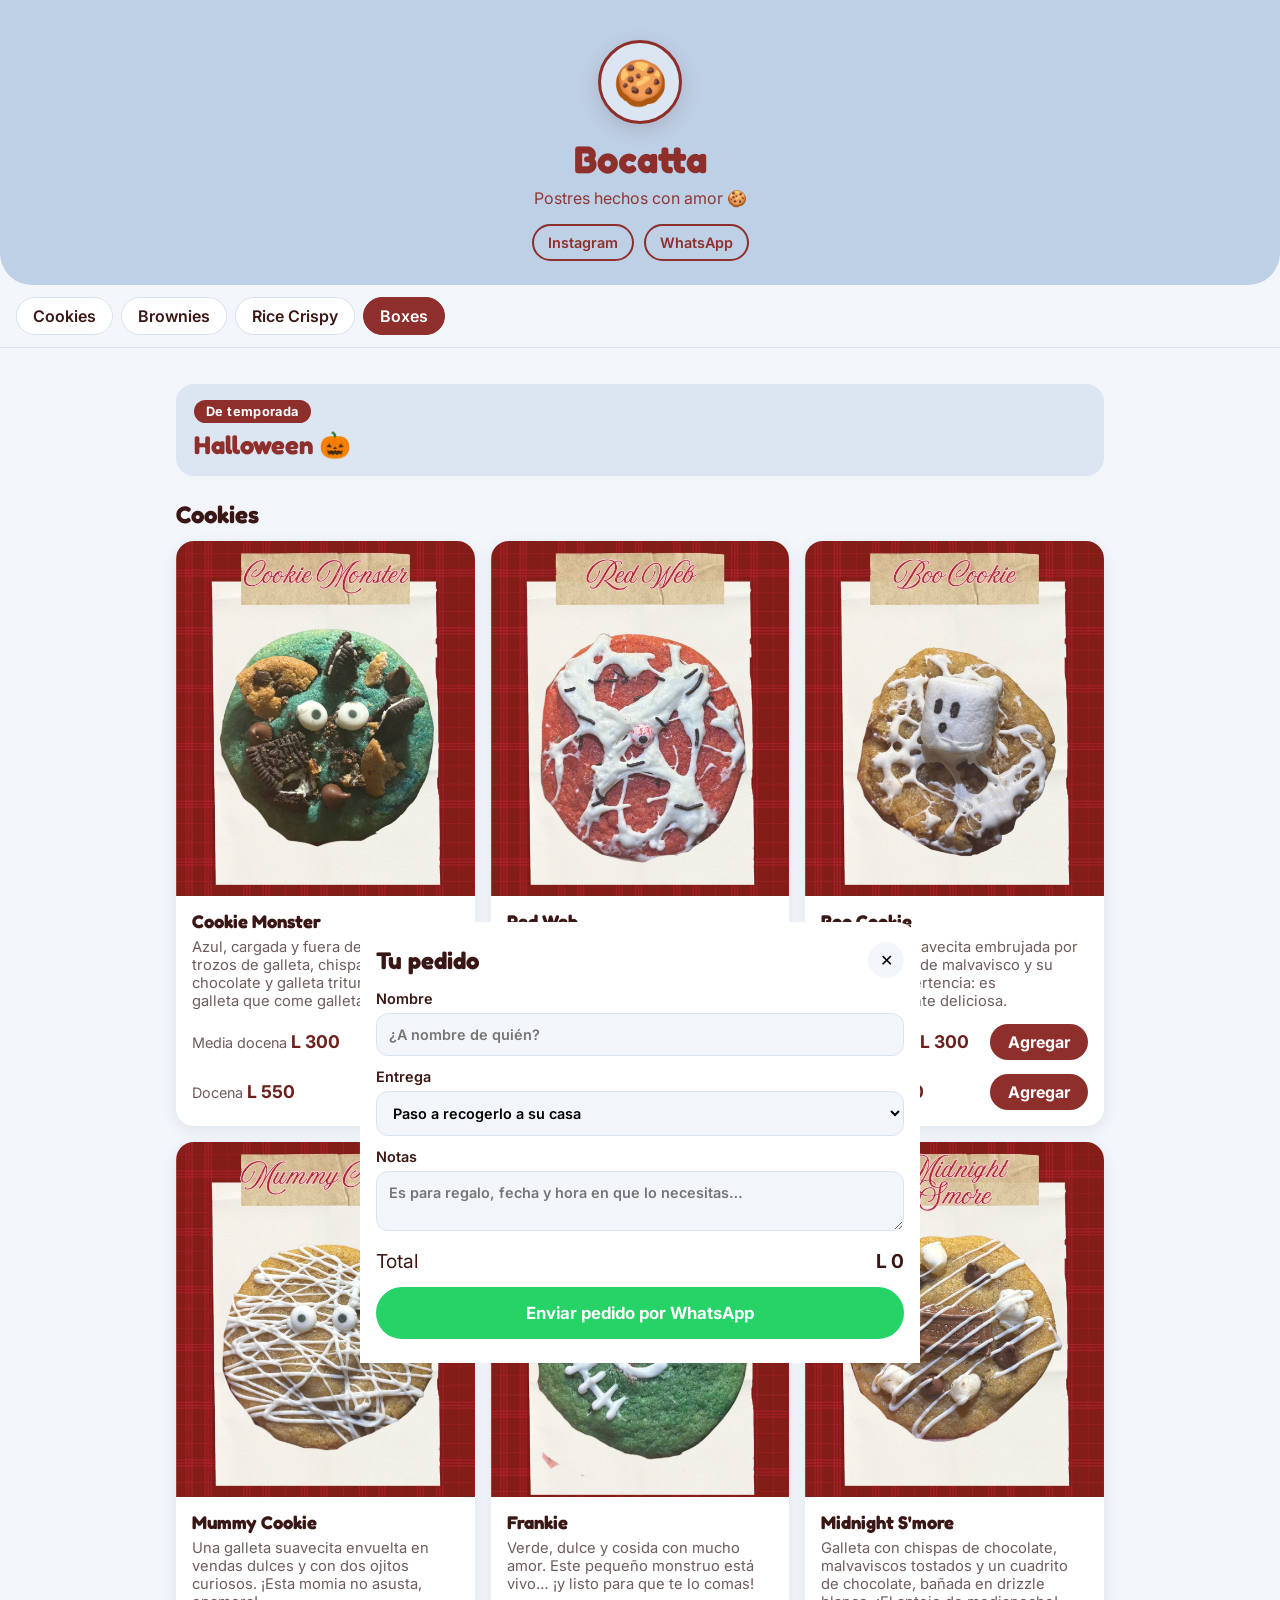
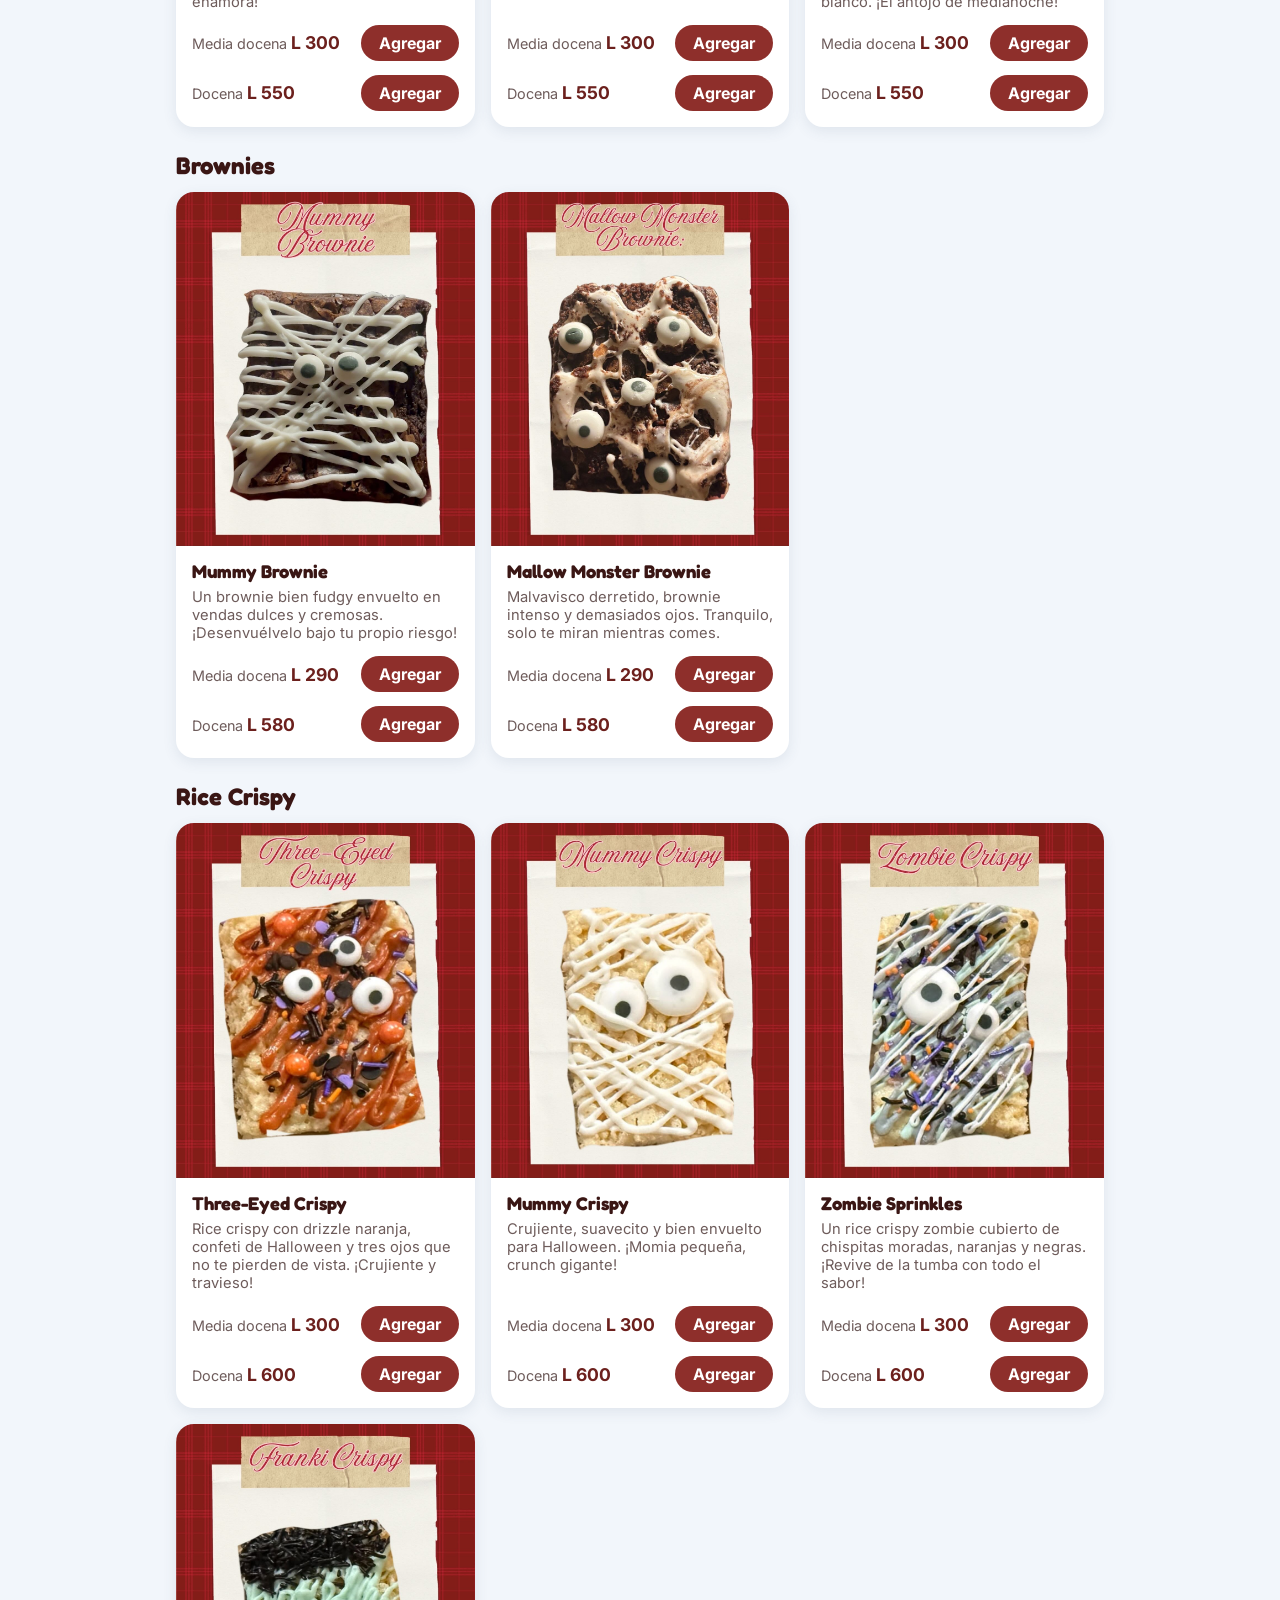
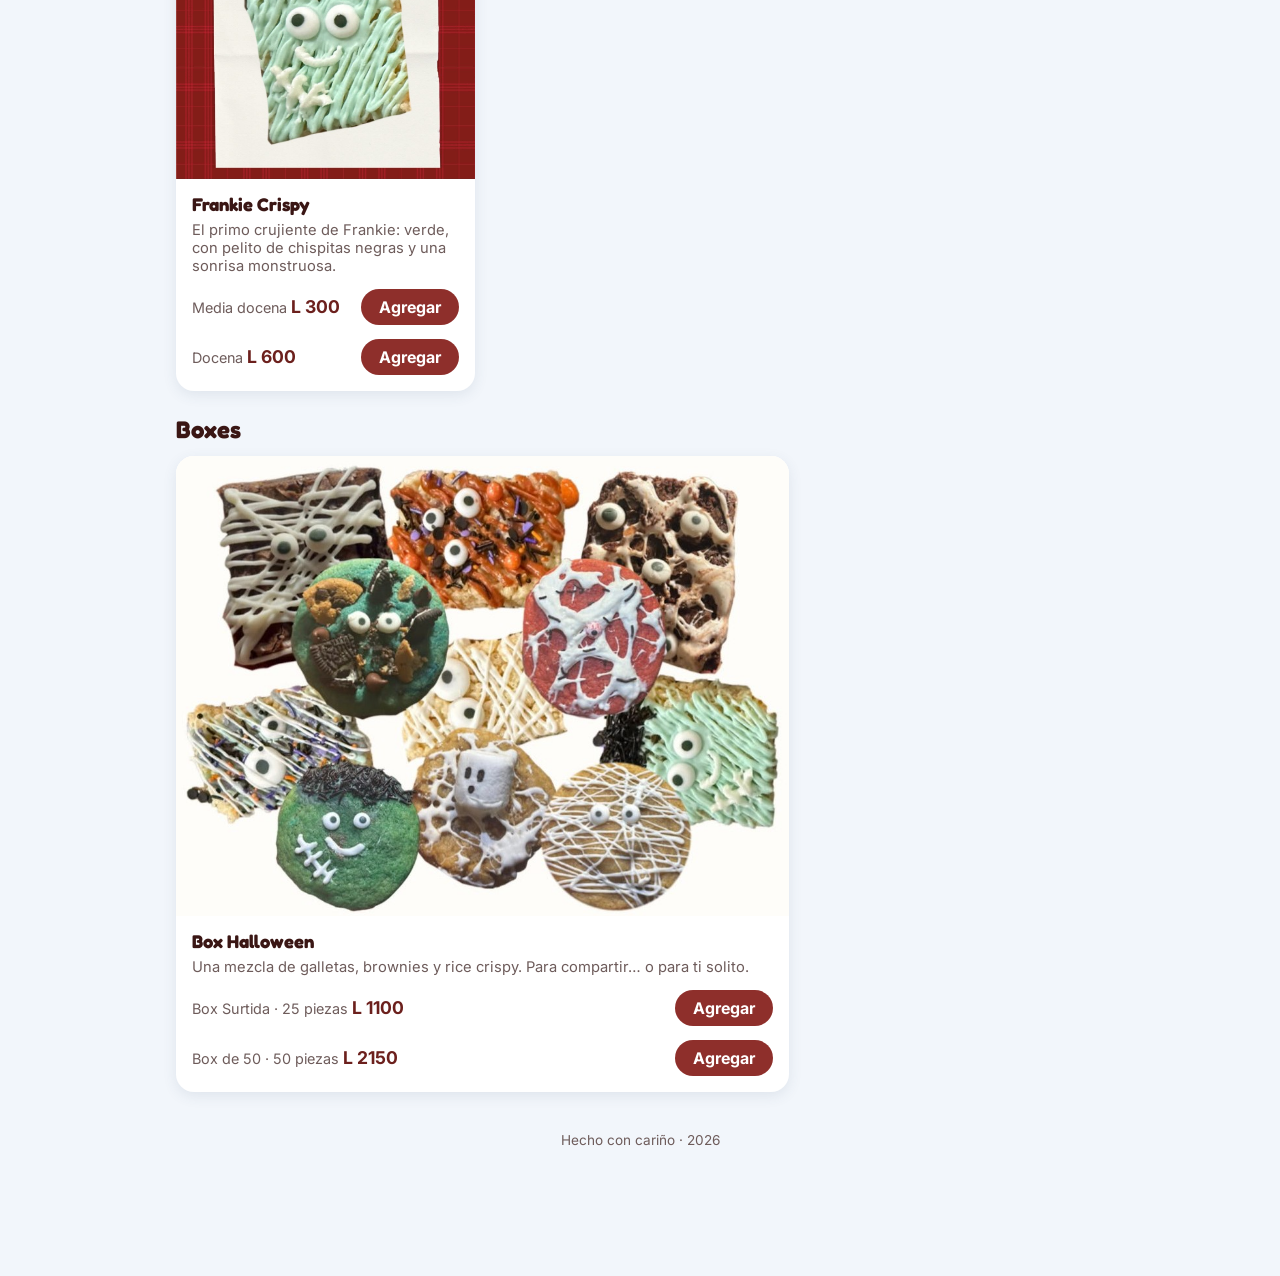
==== Bocata/index.html @ 2543074c "Boxes con la foto real y las dos opciones de cantidad" ====
<!doctype html>
<html lang="es">
<head>
  <meta charset="utf-8">
  <meta name="viewport" content="width=device-width, initial-scale=1">
  <title>Bocatta — Menú y pedidos</title>
  <meta name="description" content="Mira el menú de Bocatta y haz tu pedido directo por WhatsApp.">
  <meta property="og:title" content="Bocatta — Menú y pedidos">
  <meta property="og:description" content="Galletas, brownies y rice crispy. Mira el menú y pide por WhatsApp 🍪">
  <link rel="preconnect" href="https://fonts.googleapis.com">
  <link href="https://fonts.googleapis.com/css2?family=Fredoka:wght@500;700&family=Inter:wght@400;600&display=swap" rel="stylesheet">
  <link rel="stylesheet" href="styles.css?v=7">
</head>
<body>
  <header class="hero">
    <div class="logo">🍪</div>
    <h1 id="nombre">Bocatta</h1>
    <p id="slogan"></p>
    <nav class="redes" id="redes"></nav>
  </header>

  <nav class="tabs" id="tabs"></nav>

  <main id="menu"></main>

  <button class="cart-btn" id="cartBtn" hidden>
    <span>🛒 Ver pedido</span>
    <span><b id="cartCount">0</b> · <b id="cartTotal">L 0</b></span>
  </button>

  <div class="sheet-backdrop" id="backdrop" hidden></div>
  <aside class="sheet" id="sheet" aria-hidden="true">
    <div class="sheet-head">
      <h2>Tu pedido</h2>
      <button class="close" id="closeSheet" aria-label="Cerrar">✕</button>
    </div>
    <ul class="cart-list" id="cartList"></ul>
    <form id="orderForm">
      <label>Nombre<input name="nombre" required placeholder="¿A nombre de quién?"></label>
      <label>Entrega
        <select name="entrega" id="entrega">
          <option value="Paso a recogerlo a su casa">Paso a recogerlo a su casa</option>
          <option value="A domicilio">A domicilio</option>
        </select>
      </label>
      <label id="dirWrap" hidden>Dirección<input name="direccion" placeholder="Colonia, calle, referencia"></label>
      <label>Notas<textarea name="notas" rows="2" placeholder="Es para regalo, fecha y hora en que lo necesitas…"></textarea></label>
      <div class="total-row"><span>Total</span><b id="sheetTotal">L 0</b></div>
      <button type="submit" class="wa-btn">Enviar pedido por WhatsApp</button>
    </form>
  </aside>

  <footer>Hecho con cariño · <span id="year"></span></footer>

  <!-- Sube el número de v= cada vez que cambies estos archivos, para que los celulares no muestren la versión vieja -->
  <script src="menu.js?v=9"></script>
  <script src="app.js?v=7"></script>
</body>
</html>
---- Bocata/styles.css ----
:root {
  /* Paleta del logo: azul cielo suave + vino */
  --bg: #f2f6fb;
  --card: #ffffff;
  --ink: #3a1614;
  --muted: #6e5c5b;
  --brand: #8e2f2b;
  --brand-dark: #6c201d;
  --sky: #bed0e6;
  --sky-soft: #dbe6f2;
  --wa: #25d366;
  --line: #d9e3ef;
  --radius: 18px;
}

* { box-sizing: border-box; }
[hidden] { display: none !important; }
body {
  margin: 0;
  background: var(--bg);
  color: var(--ink);
  font-family: "Inter", system-ui, sans-serif;
  padding-bottom: 96px;
}
h1, h2, h3 { font-family: "Fredoka", sans-serif; margin: 0; }

.hero {
  text-align: center;
  padding: 40px 16px 24px;
  background: var(--sky);
  color: var(--brand);
  border-radius: 0 0 32px 32px;
}
.logo {
  width: 84px; height: 84px; margin: 0 auto 12px;
  display: grid; place-items: center;
  font-size: 44px; background: var(--sky-soft); border-radius: 50%;
  border: 3px solid var(--brand);
  box-shadow: 0 6px 20px rgba(58,22,20,.15);
}
.hero h1 { font-size: 2.4rem; }
.hero p { margin: 6px 0 16px; opacity: .95; }
.redes { display: flex; gap: 10px; justify-content: center; flex-wrap: wrap; }
.redes a {
  color: var(--brand); text-decoration: none; font-weight: 600; font-size: .9rem;
  padding: 8px 14px; border: 2px solid var(--brand); border-radius: 999px;
}
.redes a:hover { background: var(--brand); color: #fff; }

.tabs {
  position: sticky; top: 0; z-index: 5;
  display: flex; gap: 8px; overflow-x: auto;
  padding: 12px 16px; background: var(--bg);
  border-bottom: 1px solid var(--line);
}
.tabs a {
  flex: none; text-decoration: none; color: var(--ink); font-weight: 600;
  padding: 8px 16px; border-radius: 999px; background: var(--card); border: 1px solid var(--line);
}
.tabs a.active { background: var(--brand); color: #fff; border-color: var(--brand); }

main { max-width: 960px; margin: 0 auto; padding: 8px 16px; }
section { scroll-margin-top: 70px; }
section h2 { font-size: 1.5rem; margin: 24px 0 12px; }
.grid { display: grid; grid-template-columns: repeat(auto-fill, minmax(260px, 1fr)); gap: 16px; }

.card {
  background: var(--card); border-radius: var(--radius); overflow: hidden;
  box-shadow: 0 4px 14px rgba(60, 80, 110, .10);
  display: flex; flex-direction: column;
}
.card .foto { position: relative; aspect-ratio: 1080/1283; background: var(--sky-soft); display: grid; place-items: center; font-size: 56px; }
.card img { position: absolute; inset: 0; width: 100%; height: 100%; object-fit: cover; display: block; }
.card .body { padding: 14px 16px 16px; display: flex; flex-direction: column; gap: 6px; flex: 1; }
.card h3 { font-size: 1.15rem; }
.card p { margin: 0; color: var(--muted); font-size: .92rem; flex: 1; }
.card .row { display: flex; align-items: center; justify-content: space-between; margin-top: 8px; }
.precio { font-weight: 700; font-size: 1.1rem; color: var(--brand-dark); }
.opcion { font-size: .9rem; color: var(--muted); }
.card.ancho { grid-column: span 2; }
.card.ancho .foto { aspect-ratio: 4/3; background: #fff; }
@media (max-width: 600px) { .card.ancho { grid-column: auto; } }

.grupo { margin: 28px 0 0; padding: 16px 18px; border-radius: var(--radius); background: var(--sky-soft); }
.grupo h2 { margin: 6px 0 0; font-size: 1.6rem; color: var(--brand); }
.badge {
  display: inline-block; padding: 4px 12px; border-radius: 999px;
  background: var(--brand); color: #fff; font-size: .8rem; font-weight: 700; letter-spacing: .03em;
}

.add, .qty button {
  border: 0; cursor: pointer; font: inherit; font-weight: 700;
  background: var(--brand); color: #fff; border-radius: 999px;
}
.add { padding: 8px 18px; }
.add:hover, .qty button:hover { background: var(--brand-dark); }
.qty { display: flex; align-items: center; gap: 10px; }
.qty button { width: 34px; height: 34px; font-size: 1.1rem; }
.qty b { min-width: 18px; text-align: center; }

.cart-btn {
  position: fixed; left: 16px; right: 16px; bottom: 16px; z-index: 10;
  max-width: 560px; margin: 0 auto;
  display: flex; justify-content: space-between; align-items: center;
  padding: 16px 20px; border: 0; border-radius: 999px; cursor: pointer;
  background: var(--brand); color: #fff; font: inherit; font-weight: 600;
  box-shadow: 0 8px 24px rgba(0,0,0,.25);
}

.sheet-backdrop { position: fixed; inset: 0; background: rgba(0,0,0,.4); z-index: 20; }
.sheet {
  position: fixed; left: 0; right: 0; bottom: 0; z-index: 30;
  max-width: 560px; margin: 0 auto; max-height: 90vh; overflow-y: auto;
  background: var(--card); border-radius: 24px 24px 0 0; padding: 20px 16px 24px;
  transform: translateY(105%); transition: transform .25s ease;
}
.sheet.open { transform: translateY(0); }
.sheet-head { display: flex; justify-content: space-between; align-items: center; }
.close { border: 0; background: var(--bg); width: 36px; height: 36px; border-radius: 50%; cursor: pointer; font-size: 1rem; }

.cart-list { list-style: none; padding: 0; margin: 12px 0; }
.cart-list li { display: flex; justify-content: space-between; align-items: center; gap: 12px; padding: 10px 0; border-bottom: 1px solid var(--line); }
.cart-list .nm { flex: 1; }
.cart-list small { color: var(--muted); display: block; }

form label { display: block; font-weight: 600; font-size: .9rem; margin-top: 12px; }
form input, form select, form textarea {
  display: block; width: 100%; margin-top: 6px; padding: 12px;
  font: inherit; border: 1px solid var(--line); border-radius: 12px; background: var(--bg);
}
.total-row { display: flex; justify-content: space-between; font-size: 1.2rem; margin: 18px 0 14px; }
.wa-btn {
  width: 100%; padding: 16px; border: 0; border-radius: 999px; cursor: pointer;
  background: var(--wa); color: #fff; font: inherit; font-weight: 700; font-size: 1.05rem;
}

footer { text-align: center; color: var(--muted); font-size: .85rem; padding: 32px 16px; }
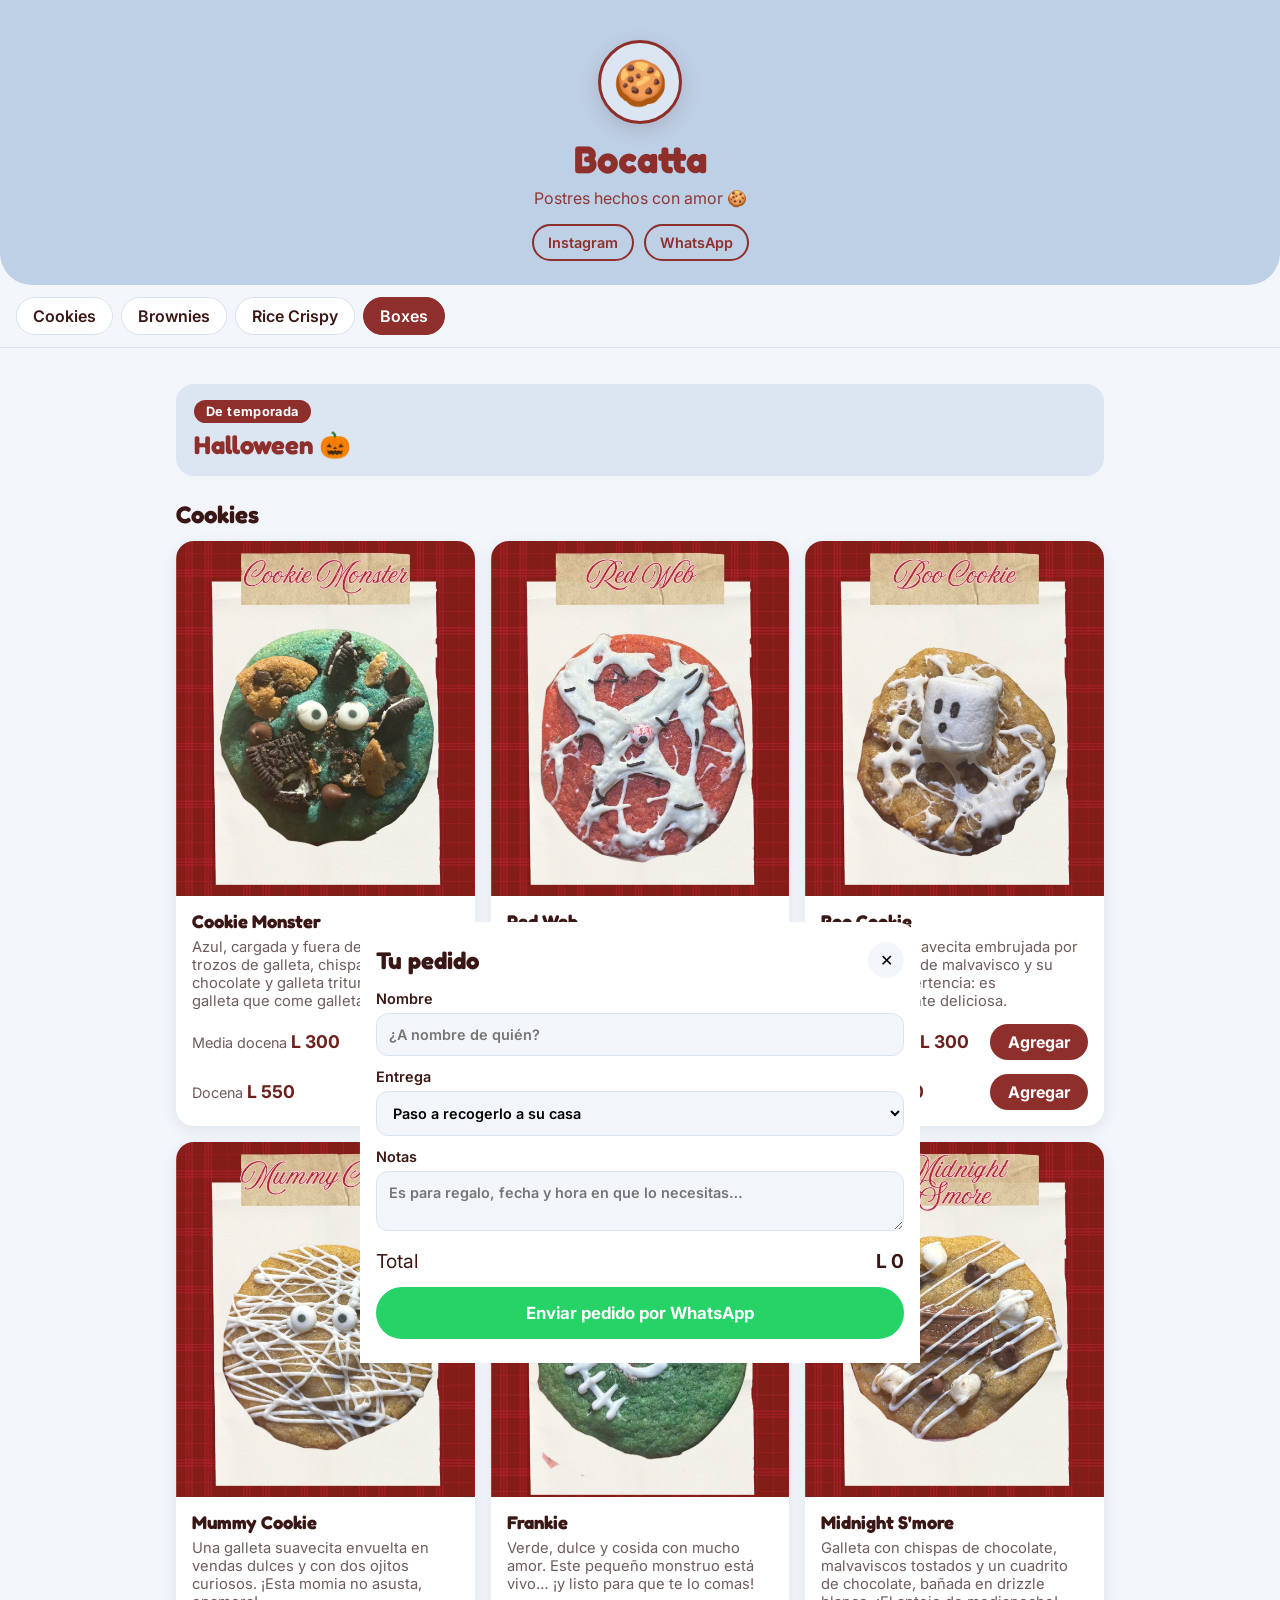
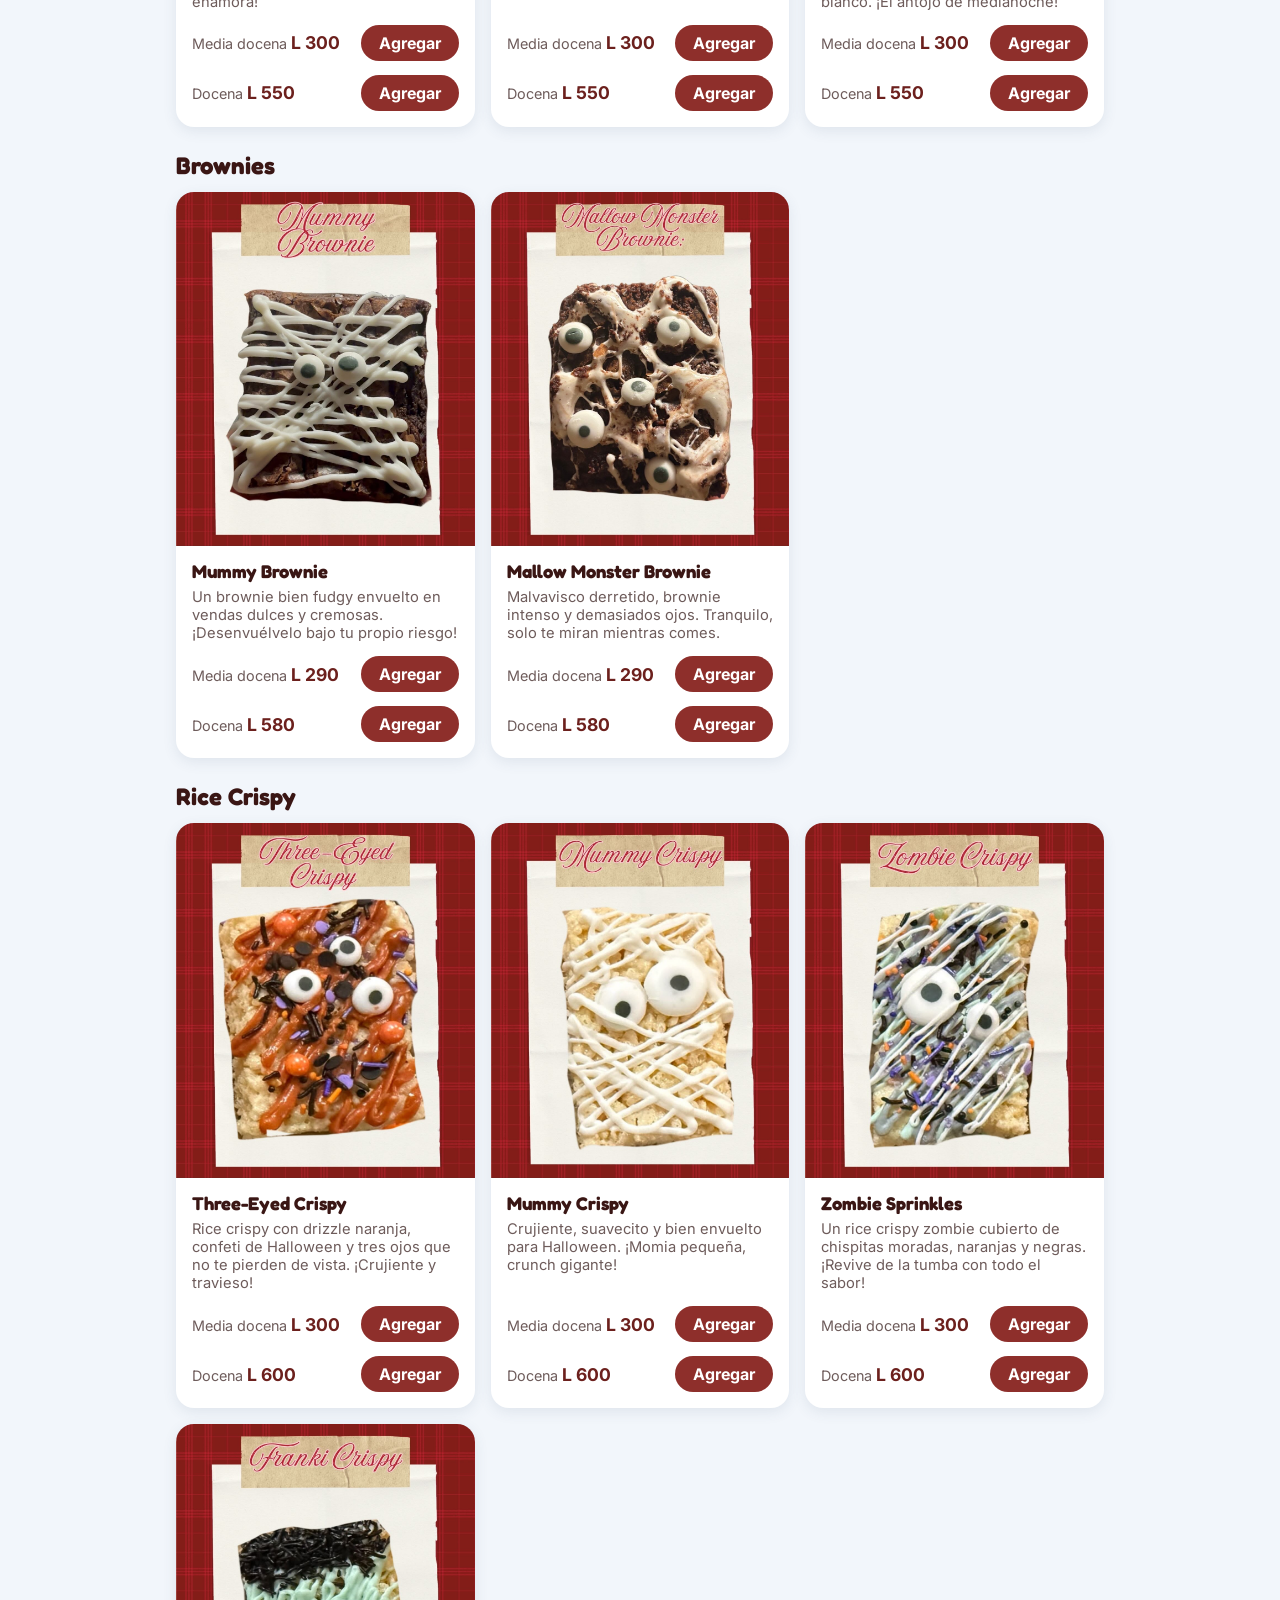
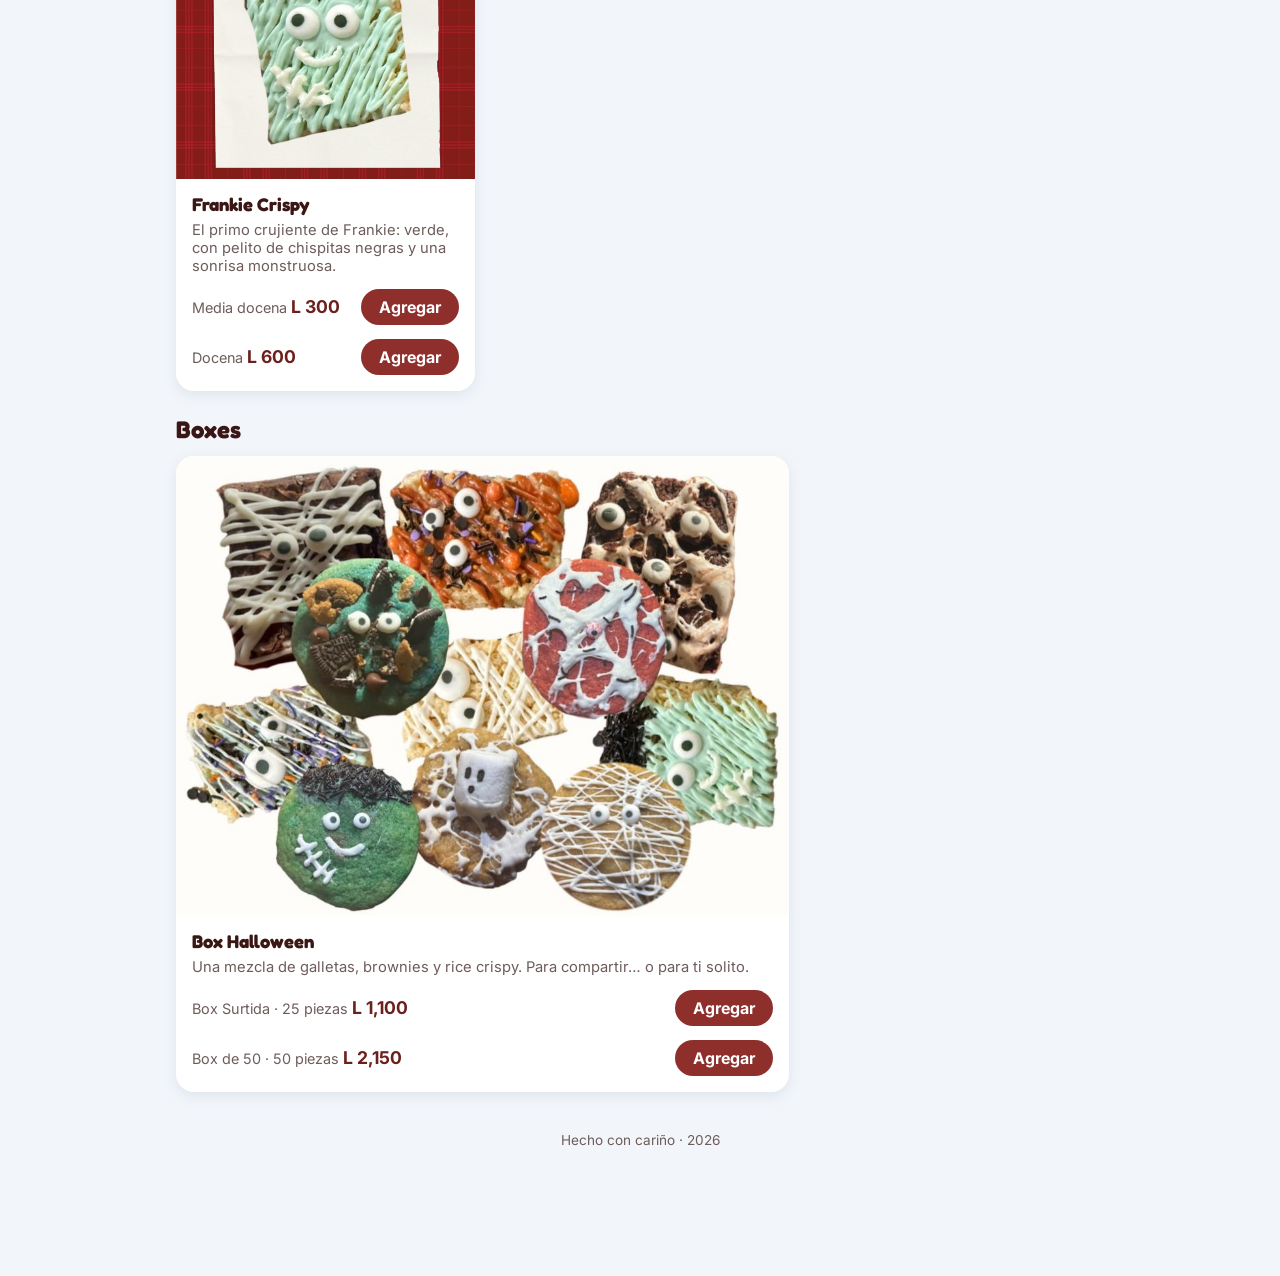
==== commit 6cf3f903: "Precios sin partirse y con separador de miles" ====
--- a/Bocata/index.html
+++ b/Bocata/index.html
@@ -9,7 +9,7 @@
   <meta property="og:description" content="Galletas, brownies y rice crispy. Mira el menú y pide por WhatsApp 🍪">
   <link rel="preconnect" href="https://fonts.googleapis.com">
   <link href="https://fonts.googleapis.com/css2?family=Fredoka:wght@500;700&family=Inter:wght@400;600&display=swap" rel="stylesheet">
-  <link rel="stylesheet" href="styles.css?v=7">
+  <link rel="stylesheet" href="styles.css?v=8">
 </head>
 <body>
   <header class="hero">
@@ -54,6 +54,6 @@
 
   <!-- Sube el número de v= cada vez que cambies estos archivos, para que los celulares no muestren la versión vieja -->
   <script src="menu.js?v=9"></script>
-  <script src="app.js?v=7"></script>
+  <script src="app.js?v=8"></script>
 </body>
 </html>
--- a/Bocata/styles.css
+++ b/Bocata/styles.css
@@ -75,7 +75,7 @@
 .card h3 { font-size: 1.15rem; }
 .card p { margin: 0; color: var(--muted); font-size: .92rem; flex: 1; }
 .card .row { display: flex; align-items: center; justify-content: space-between; margin-top: 8px; }
-.precio { font-weight: 700; font-size: 1.1rem; color: var(--brand-dark); }
+.precio { font-weight: 700; font-size: 1.1rem; color: var(--brand-dark); white-space: nowrap; }
 .opcion { font-size: .9rem; color: var(--muted); }
 .card.ancho { grid-column: span 2; }
 .card.ancho .foto { aspect-ratio: 4/3; background: #fff; }
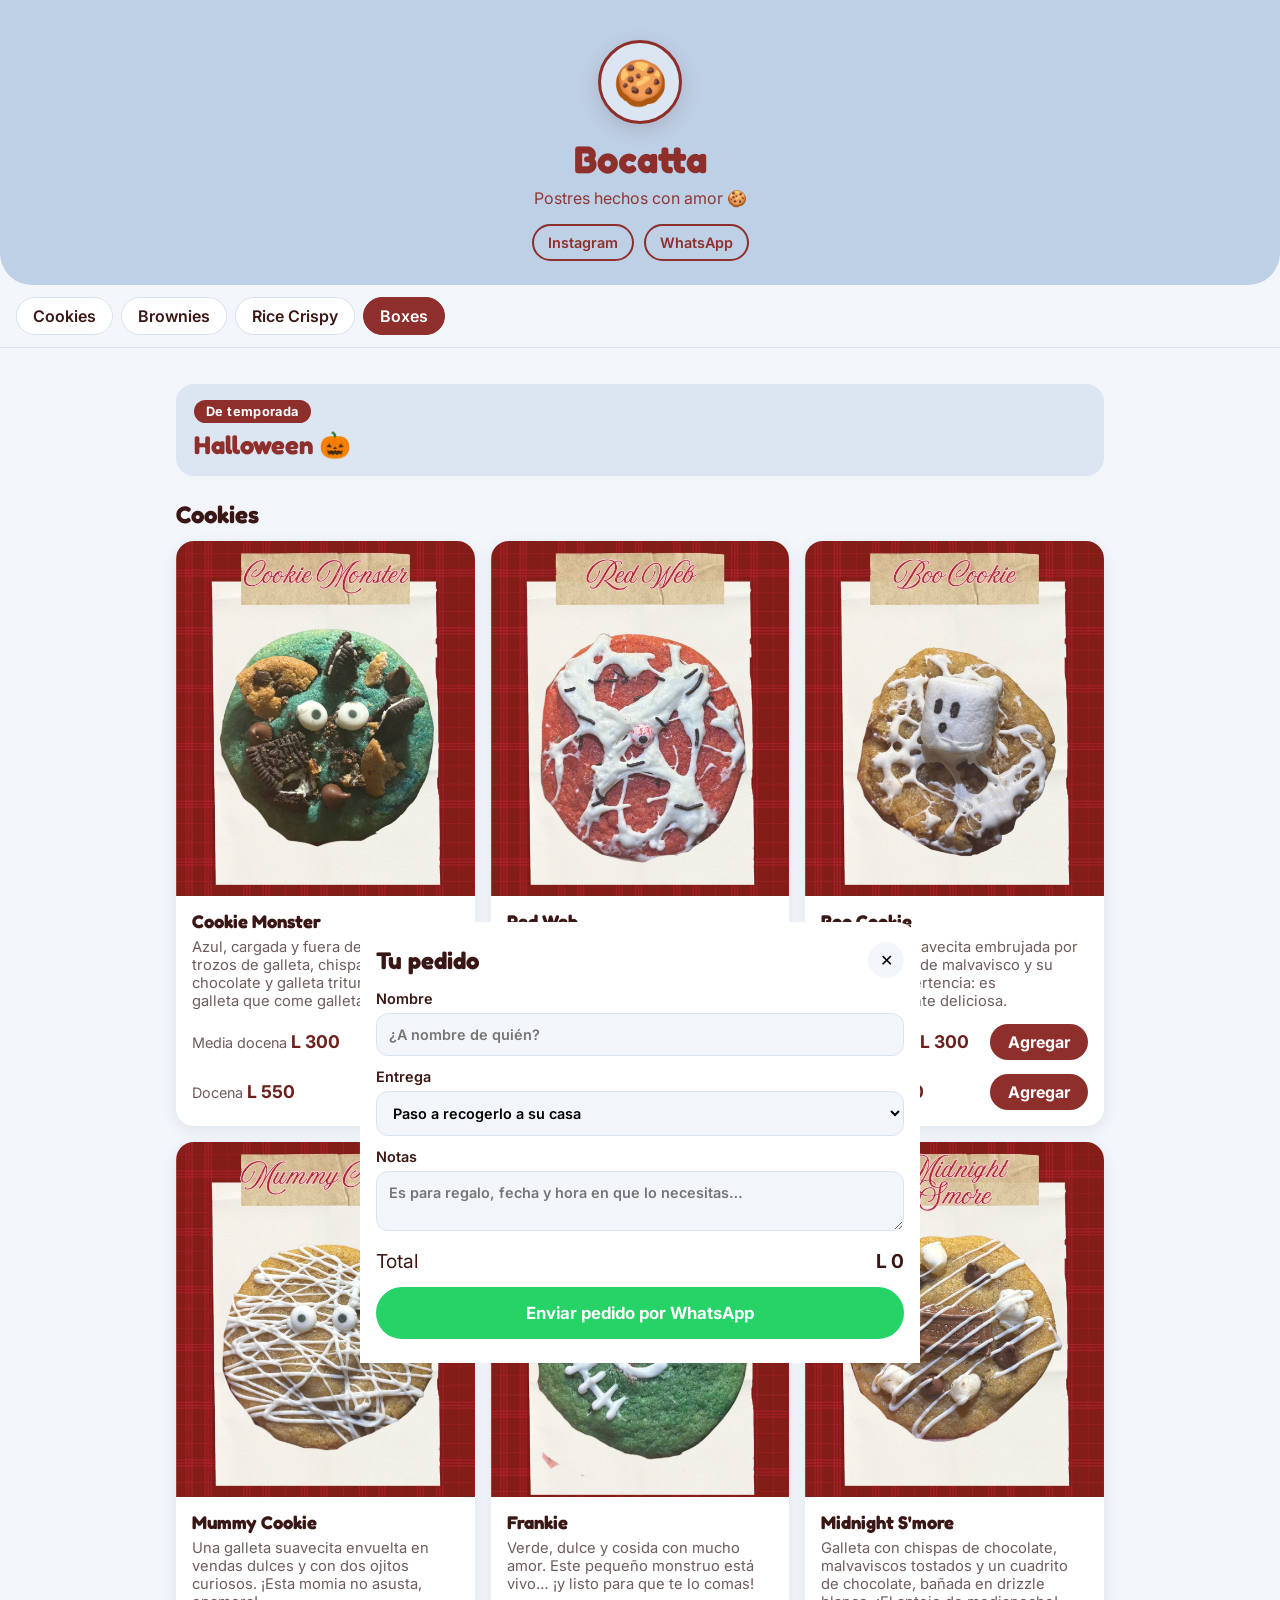
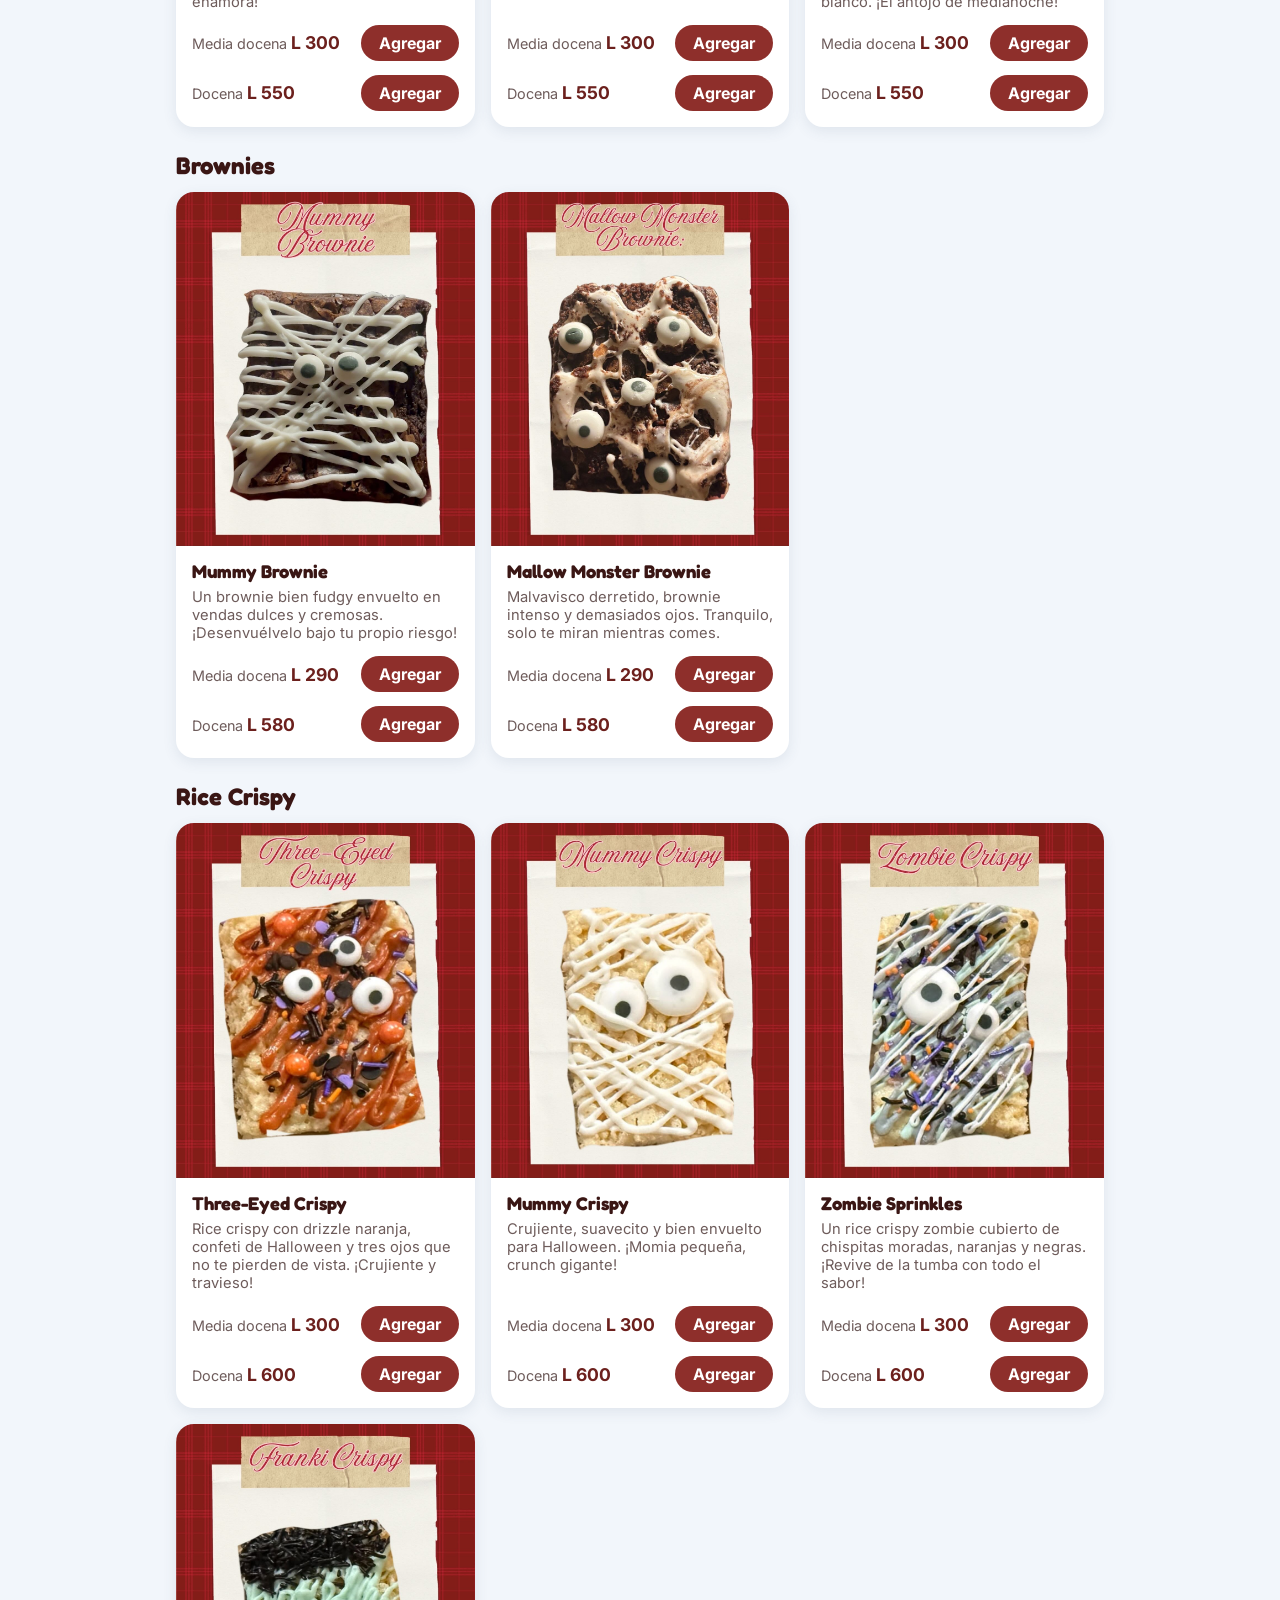
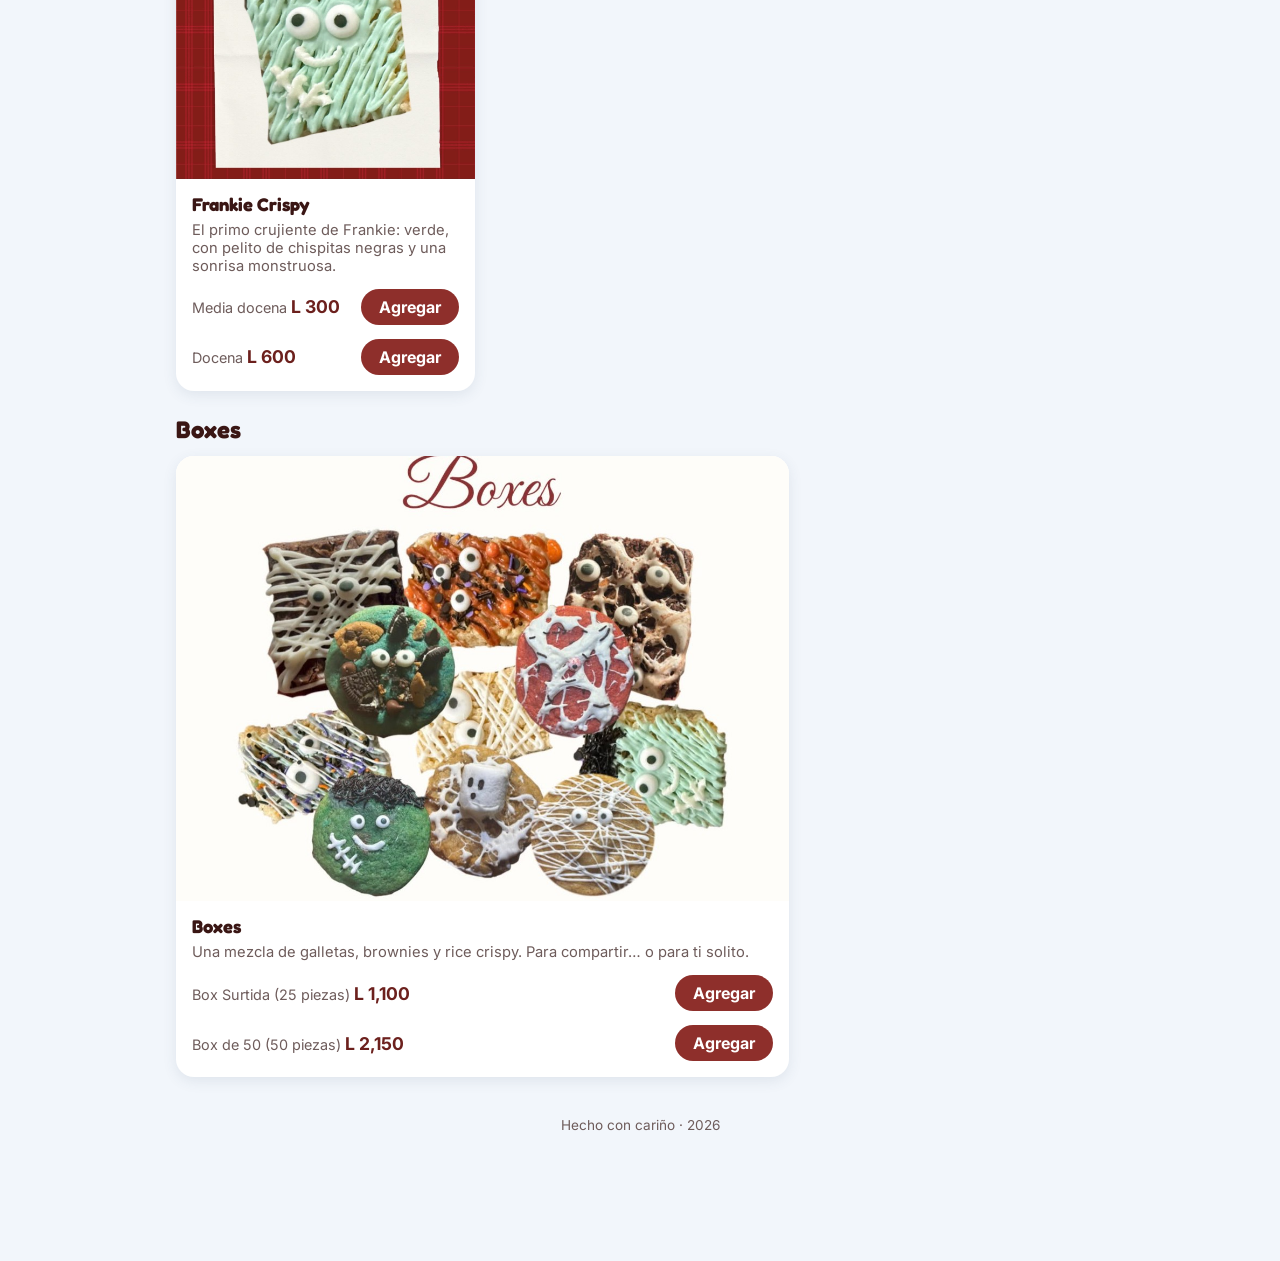
==== commit 3c1b6f64: "Boxes: imagen recortada desde el titulo hasta los postres" ====
--- a/Bocata/index.html
+++ b/Bocata/index.html
@@ -9,7 +9,7 @@
   <meta property="og:description" content="Galletas, brownies y rice crispy. Mira el menú y pide por WhatsApp 🍪">
   <link rel="preconnect" href="https://fonts.googleapis.com">
   <link href="https://fonts.googleapis.com/css2?family=Fredoka:wght@500;700&family=Inter:wght@400;600&display=swap" rel="stylesheet">
-  <link rel="stylesheet" href="styles.css?v=8">
+  <link rel="stylesheet" href="styles.css?v=9">
 </head>
 <body>
   <header class="hero">
@@ -53,7 +53,7 @@
   <footer>Hecho con cariño · <span id="year"></span></footer>
 
   <!-- Sube el número de v= cada vez que cambies estos archivos, para que los celulares no muestren la versión vieja -->
-  <script src="menu.js?v=9"></script>
+  <script src="menu.js?v=10"></script>
   <script src="app.js?v=8"></script>
 </body>
 </html>
--- a/Bocata/styles.css
+++ b/Bocata/styles.css
@@ -78,7 +78,7 @@
 .precio { font-weight: 700; font-size: 1.1rem; color: var(--brand-dark); white-space: nowrap; }
 .opcion { font-size: .9rem; color: var(--muted); }
 .card.ancho { grid-column: span 2; }
-.card.ancho .foto { aspect-ratio: 4/3; background: #fff; }
+.card.ancho .foto { aspect-ratio: 1138/826; background: #fff; }
 @media (max-width: 600px) { .card.ancho { grid-column: auto; } }
 
 .grupo { margin: 28px 0 0; padding: 16px 18px; border-radius: var(--radius); background: var(--sky-soft); }
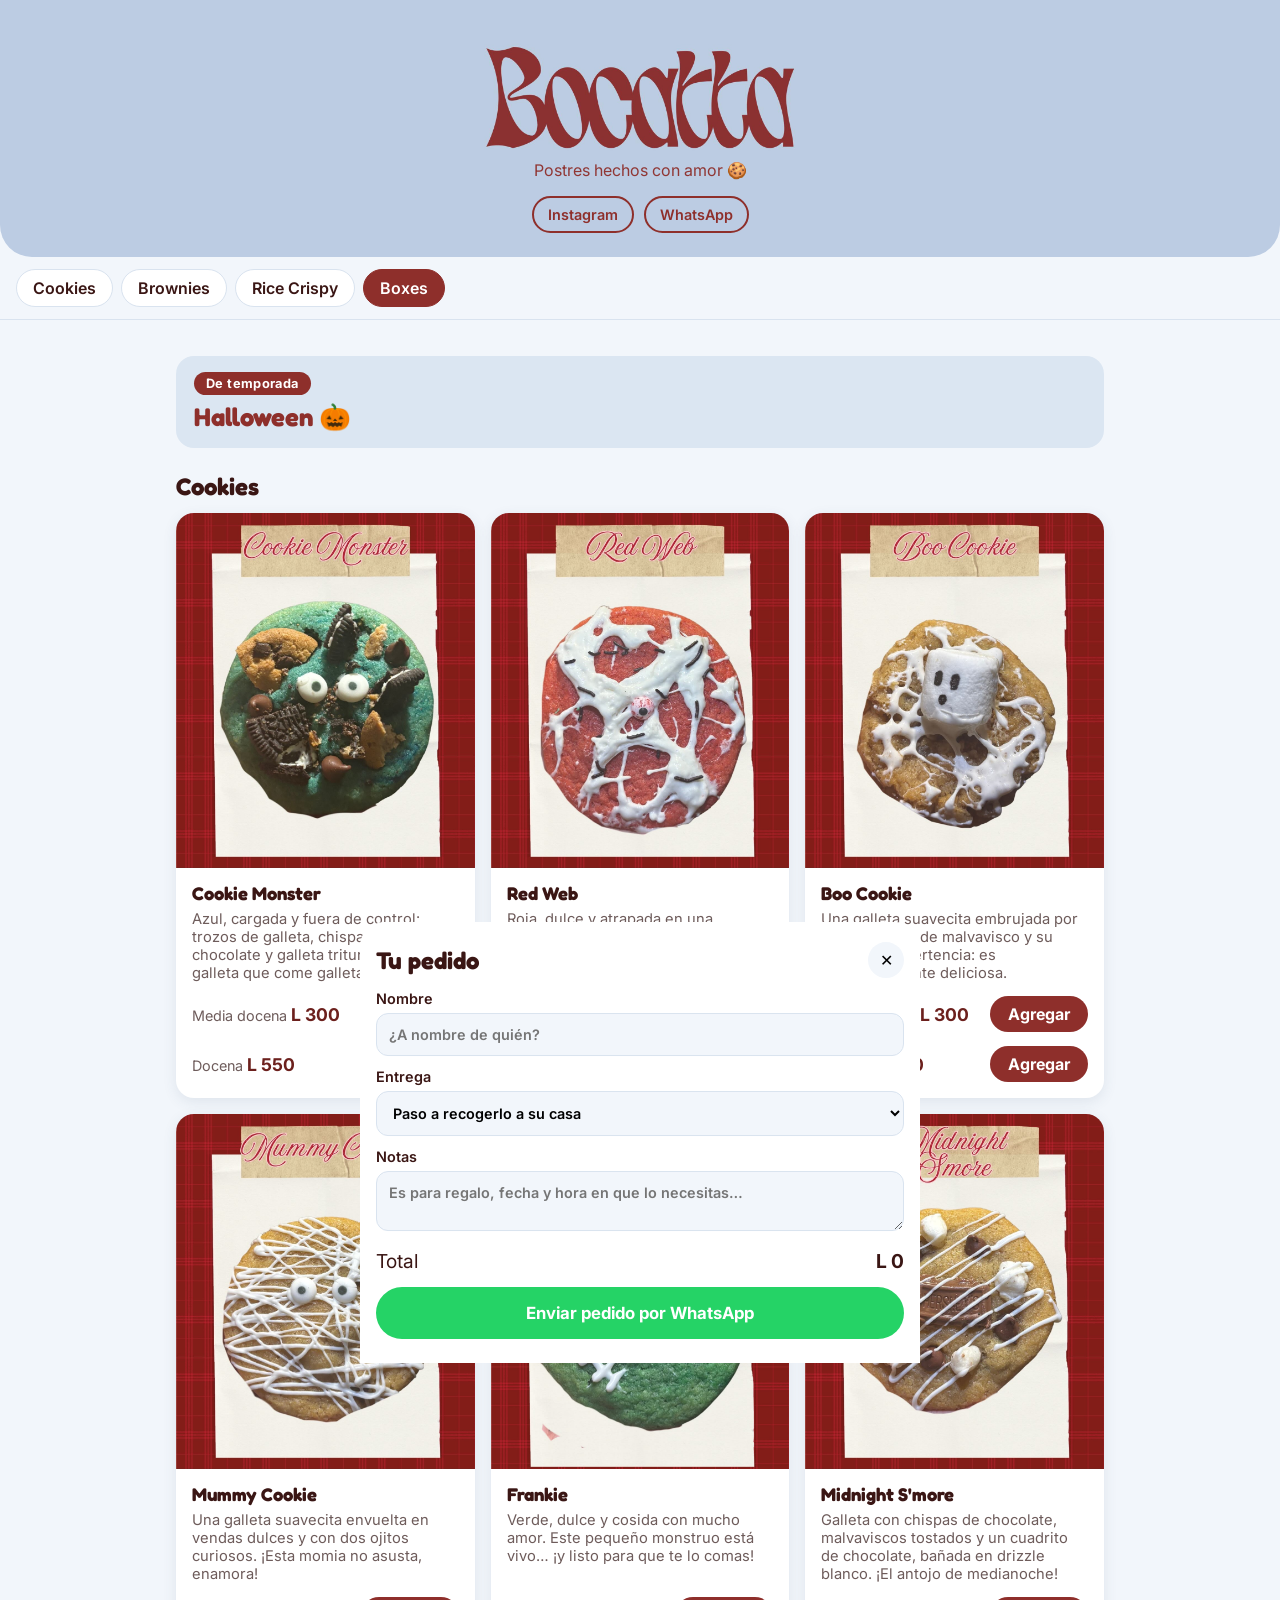
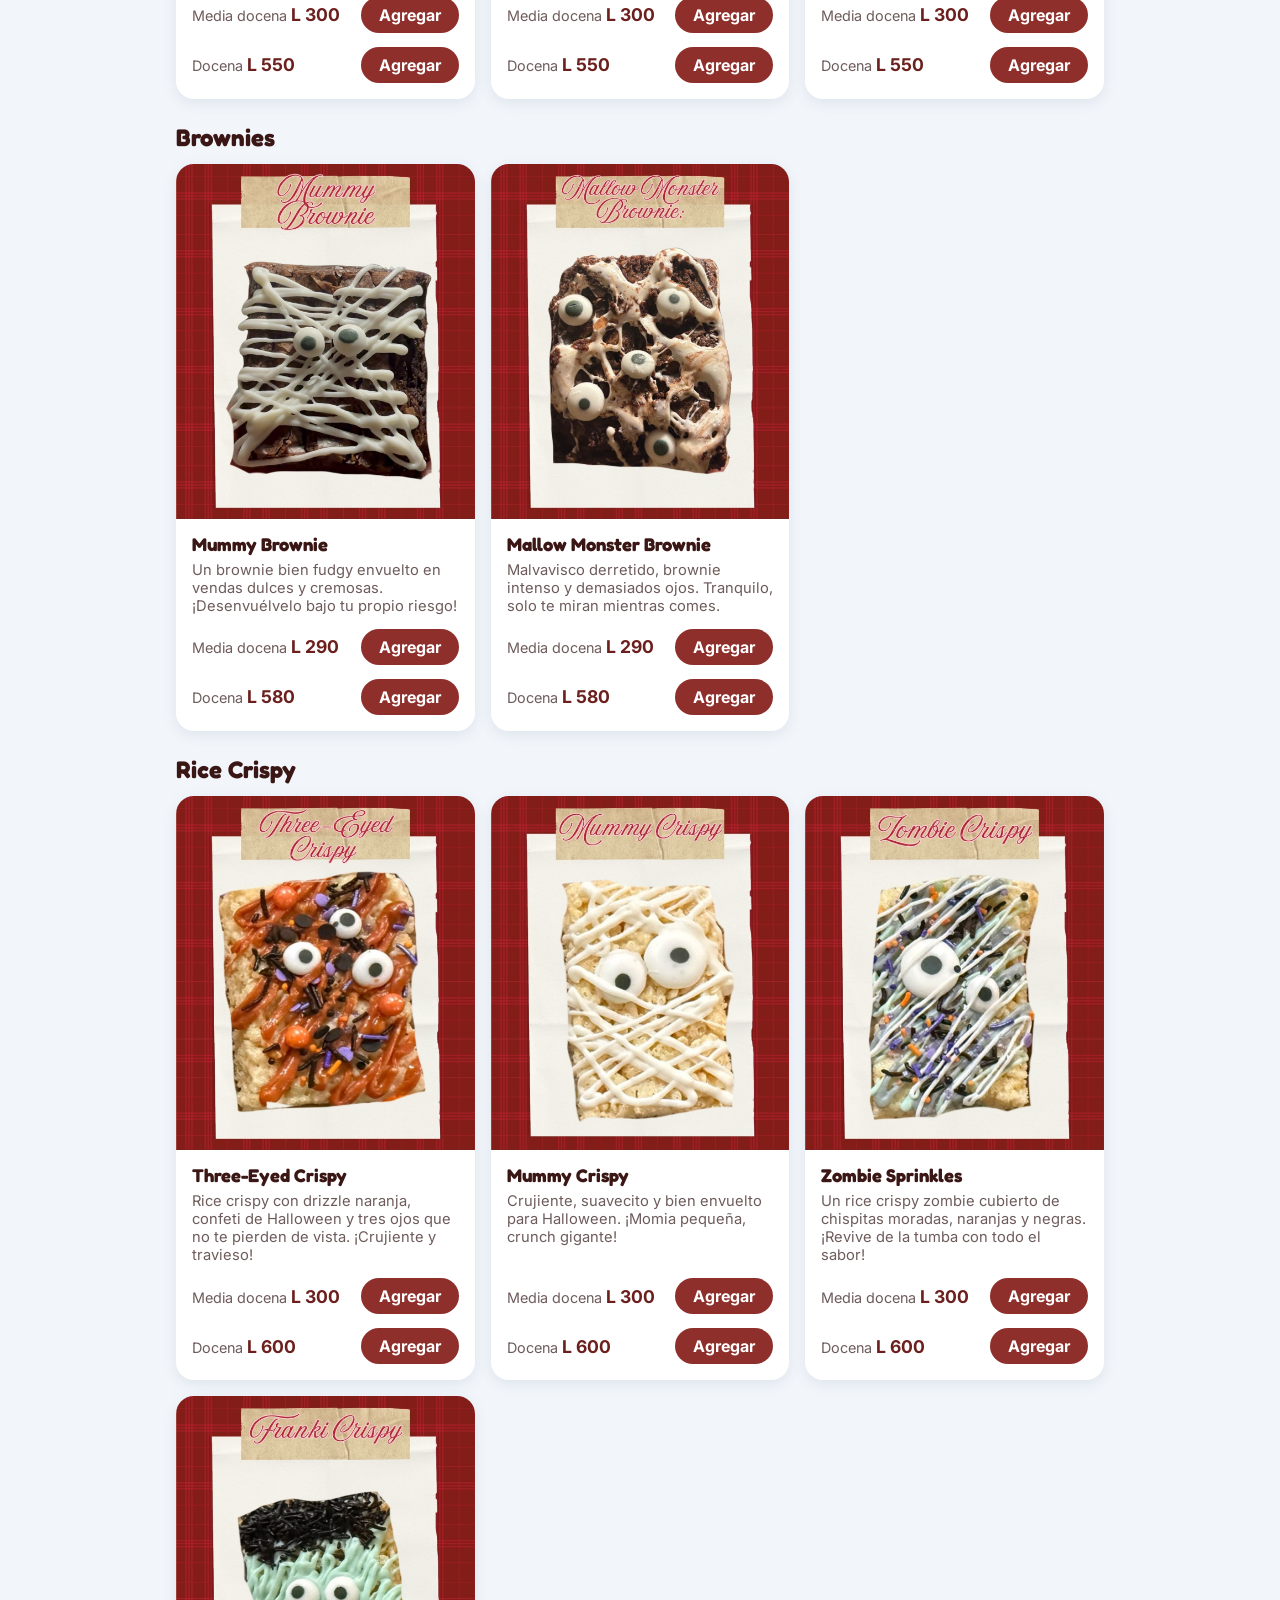
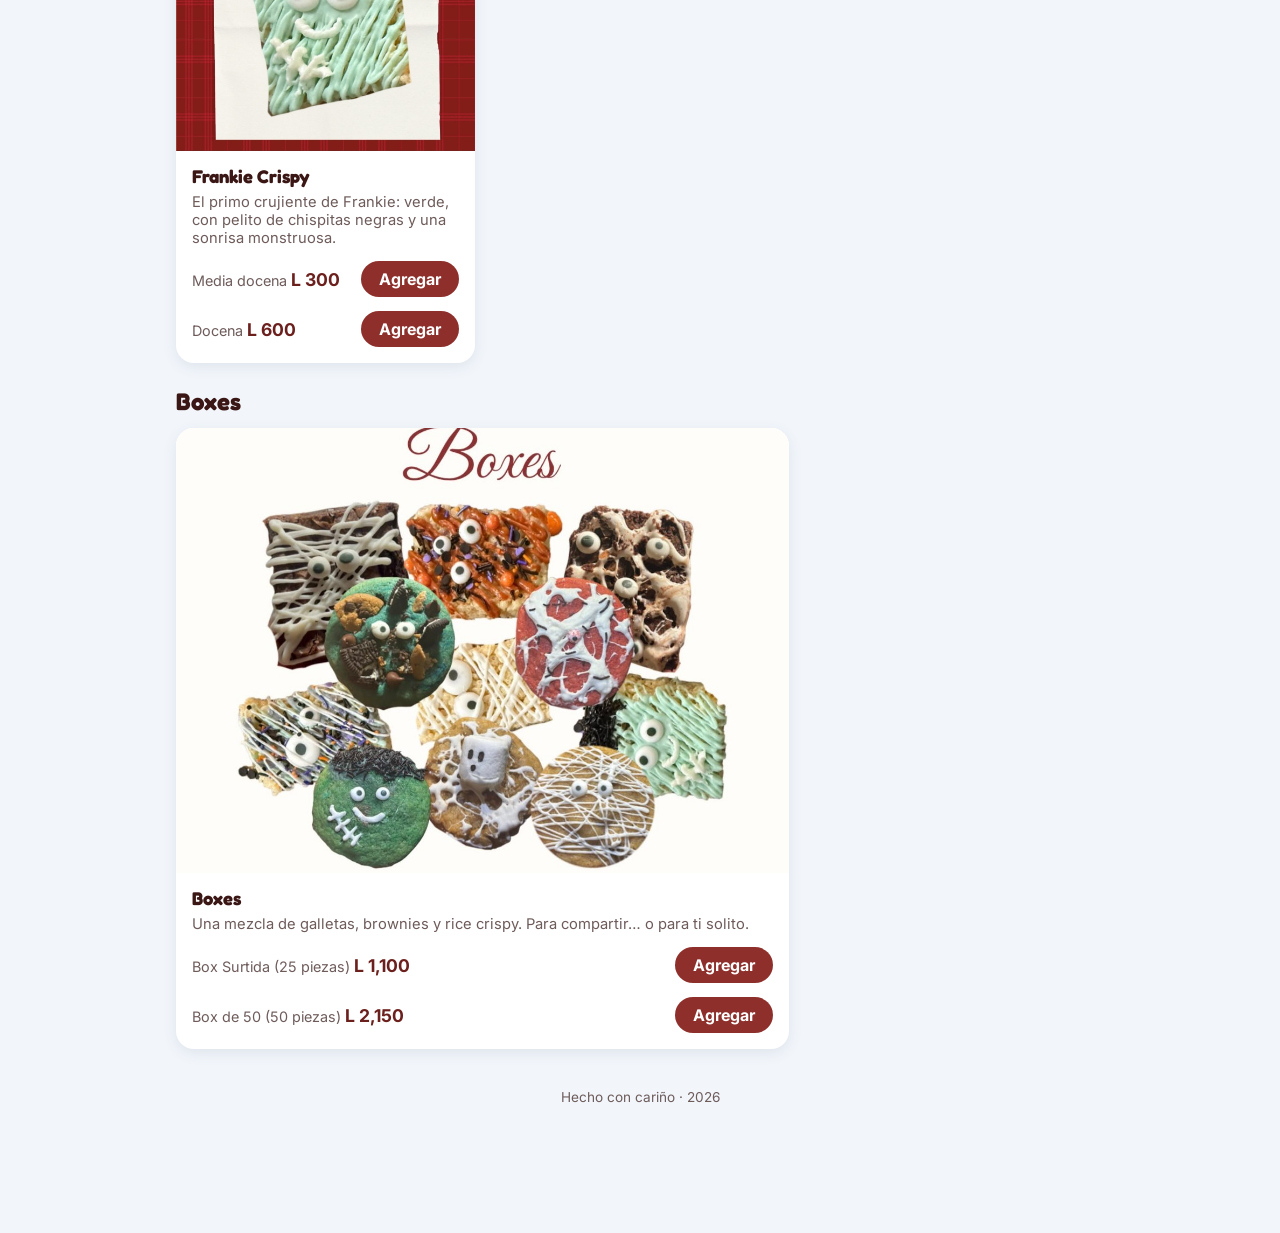
==== commit 1c171c77: "Logo de Bocatta en el encabezado" ====
--- a/Bocata/index.html
+++ b/Bocata/index.html
@@ -9,12 +9,11 @@
   <meta property="og:description" content="Galletas, brownies y rice crispy. Mira el menú y pide por WhatsApp 🍪">
   <link rel="preconnect" href="https://fonts.googleapis.com">
   <link href="https://fonts.googleapis.com/css2?family=Fredoka:wght@500;700&family=Inter:wght@400;600&display=swap" rel="stylesheet">
-  <link rel="stylesheet" href="styles.css?v=9">
+  <link rel="stylesheet" href="styles.css?v=10">
 </head>
 <body>
   <header class="hero">
-    <div class="logo">🍪</div>
-    <h1 id="nombre">Bocatta</h1>
+    <h1 id="nombre"><img class="logo" src="img/logo.jpg" alt="Bocatta"></h1>
     <p id="slogan"></p>
     <nav class="redes" id="redes"></nav>
   </header>
@@ -54,6 +53,6 @@
 
   <!-- Sube el número de v= cada vez que cambies estos archivos, para que los celulares no muestren la versión vieja -->
   <script src="menu.js?v=10"></script>
-  <script src="app.js?v=8"></script>
+  <script src="app.js?v=9"></script>
 </body>
 </html>
--- a/Bocata/styles.css
+++ b/Bocata/styles.css
@@ -6,7 +6,7 @@
   --muted: #6e5c5b;
   --brand: #8e2f2b;
   --brand-dark: #6c201d;
-  --sky: #bed0e6;
+  --sky: #bccce3; /* mismo fondo que el logo */
   --sky-soft: #dbe6f2;
   --wa: #25d366;
   --line: #d9e3ef;
@@ -31,14 +31,8 @@
   color: var(--brand);
   border-radius: 0 0 32px 32px;
 }
-.logo {
-  width: 84px; height: 84px; margin: 0 auto 12px;
-  display: grid; place-items: center;
-  font-size: 44px; background: var(--sky-soft); border-radius: 50%;
-  border: 3px solid var(--brand);
-  box-shadow: 0 6px 20px rgba(58,22,20,.15);
-}
-.hero h1 { font-size: 2.4rem; }
+.hero h1 { margin: 0; line-height: 0; }
+.logo { width: min(320px, 80%); height: auto; }
 .hero p { margin: 6px 0 16px; opacity: .95; }
 .redes { display: flex; gap: 10px; justify-content: center; flex-wrap: wrap; }
 .redes a {
